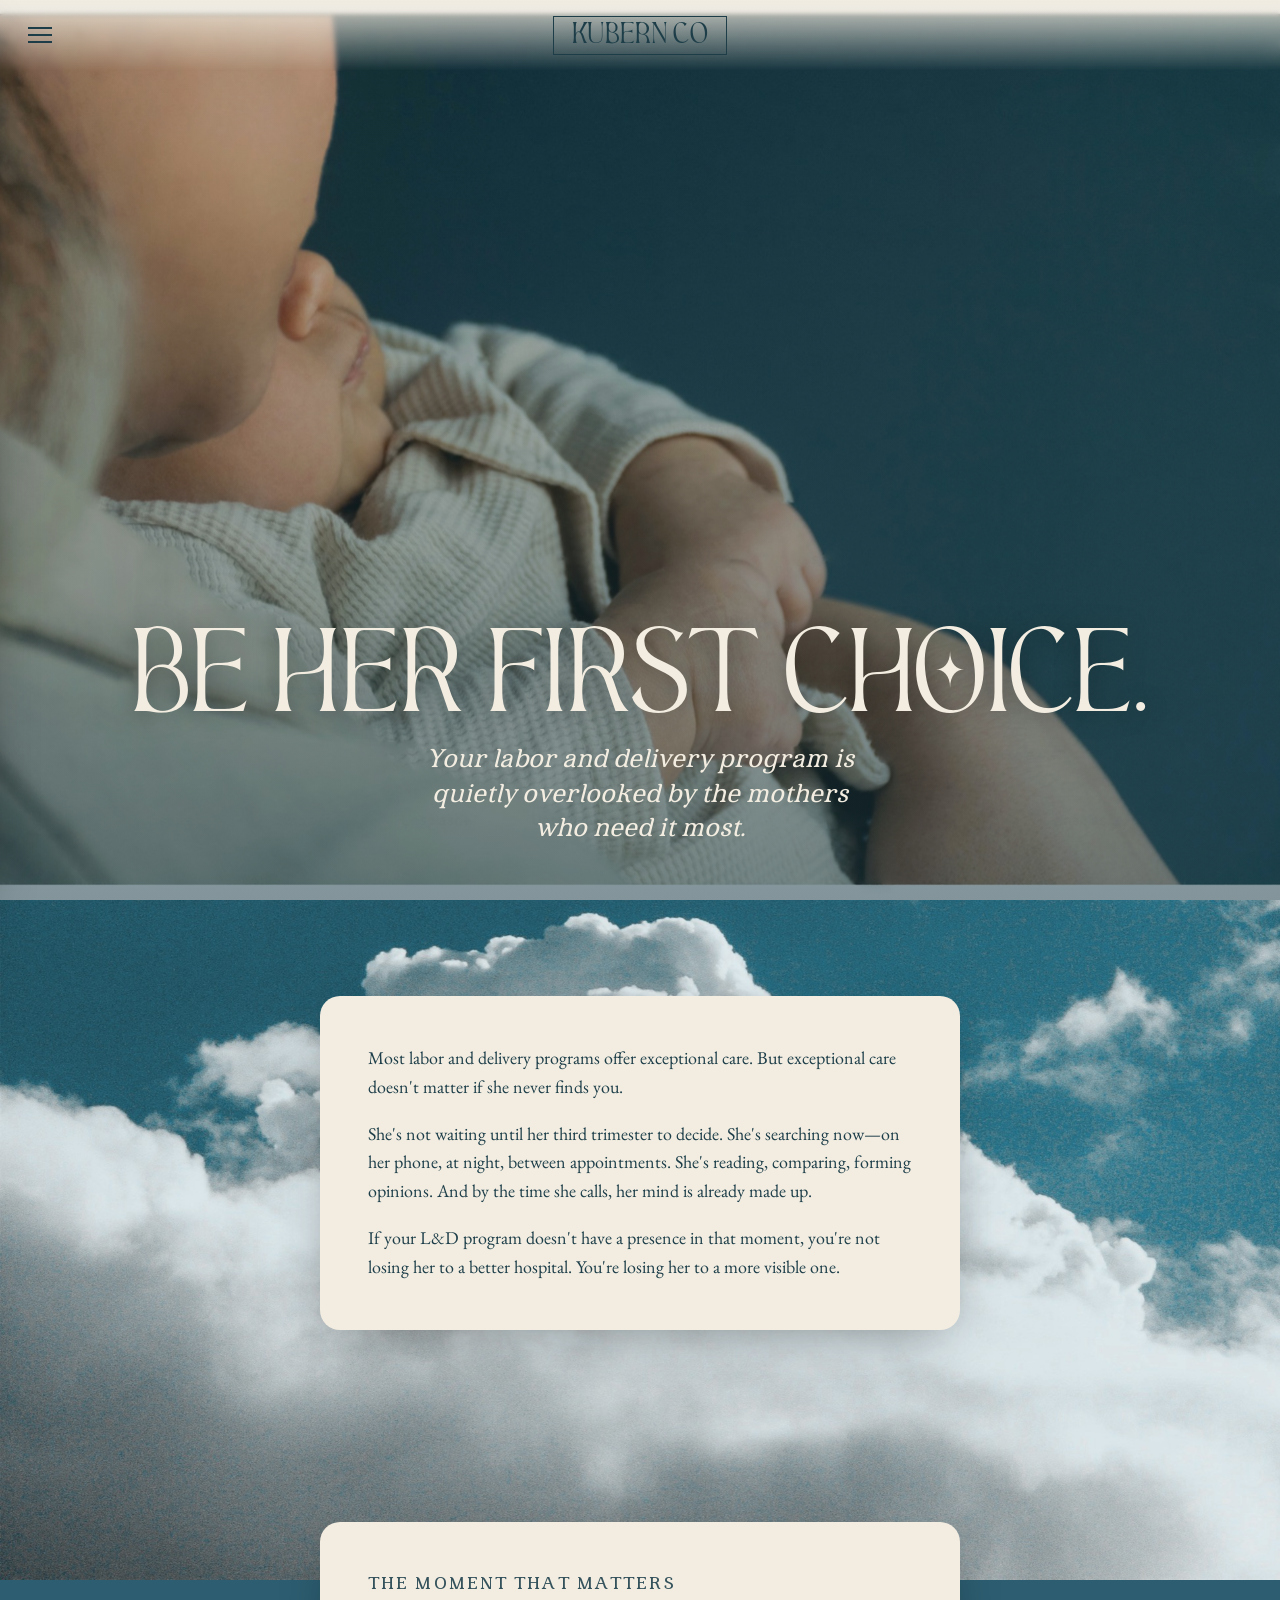
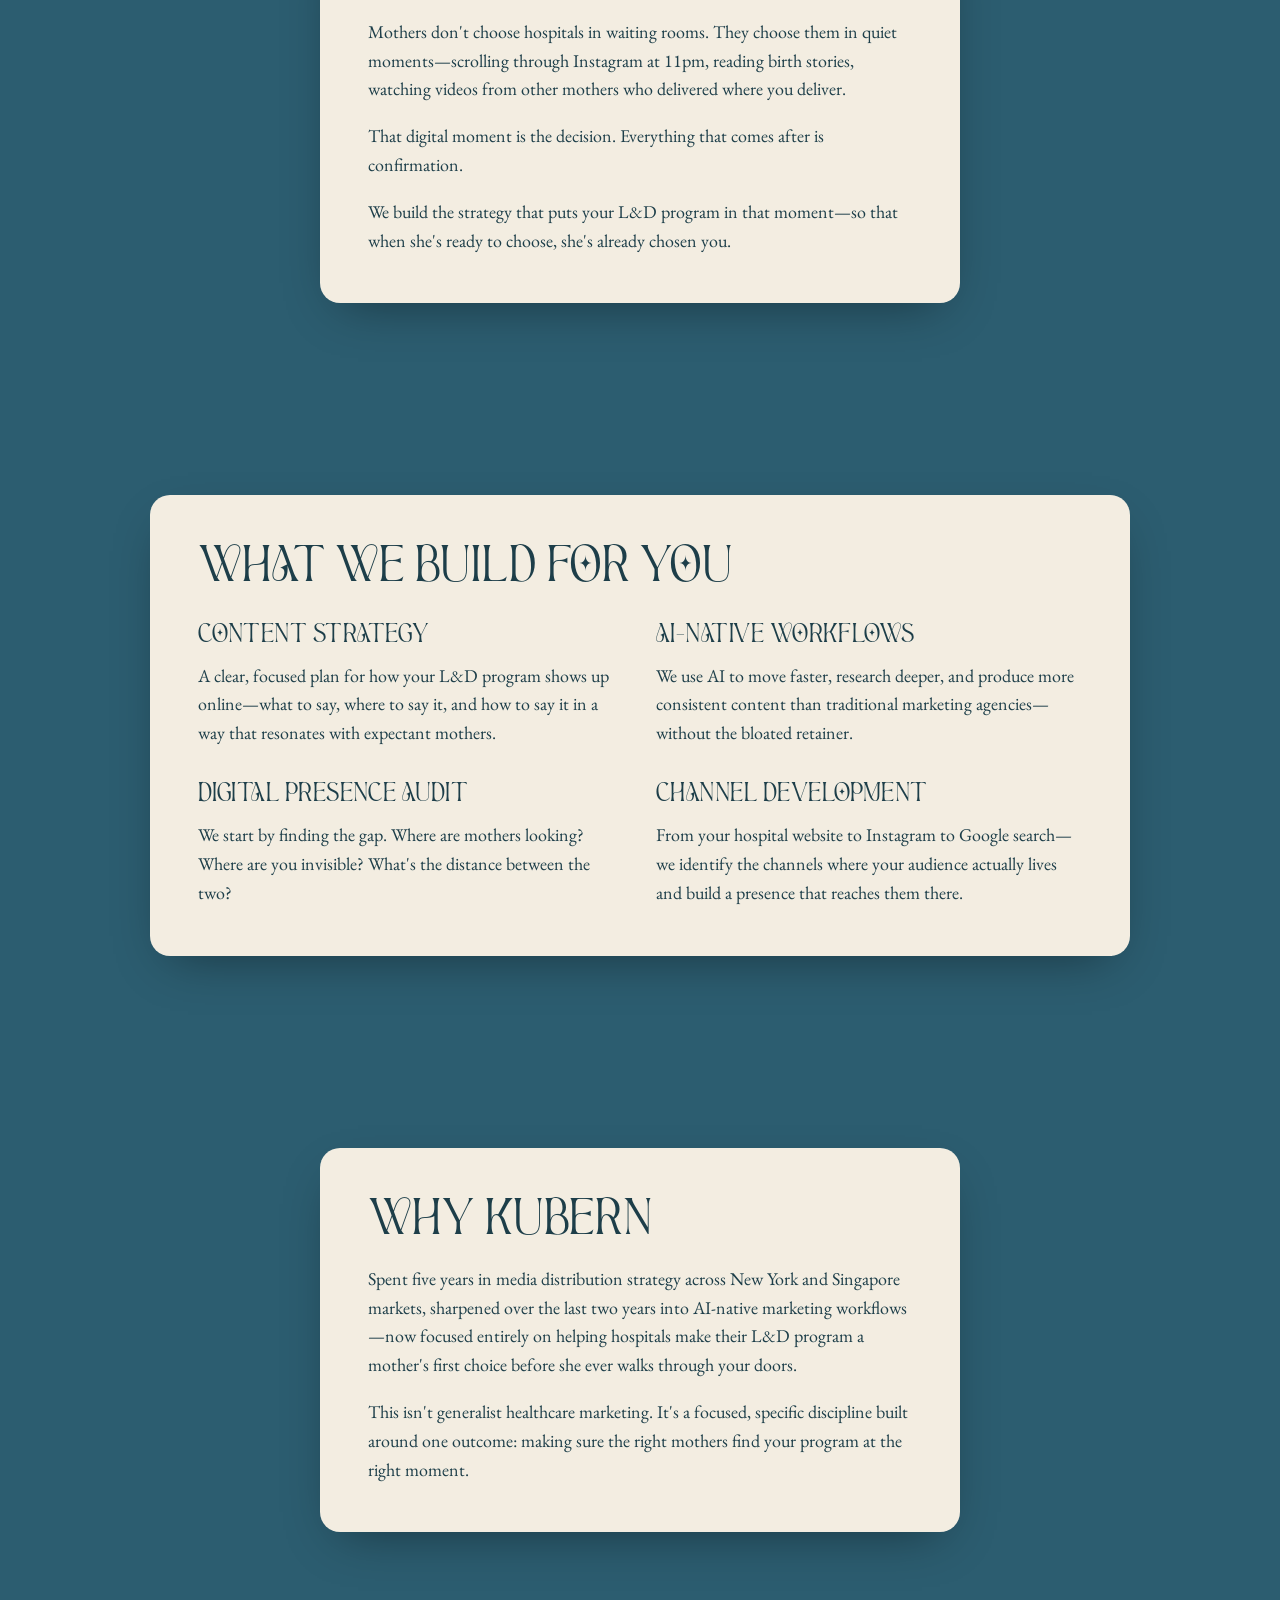
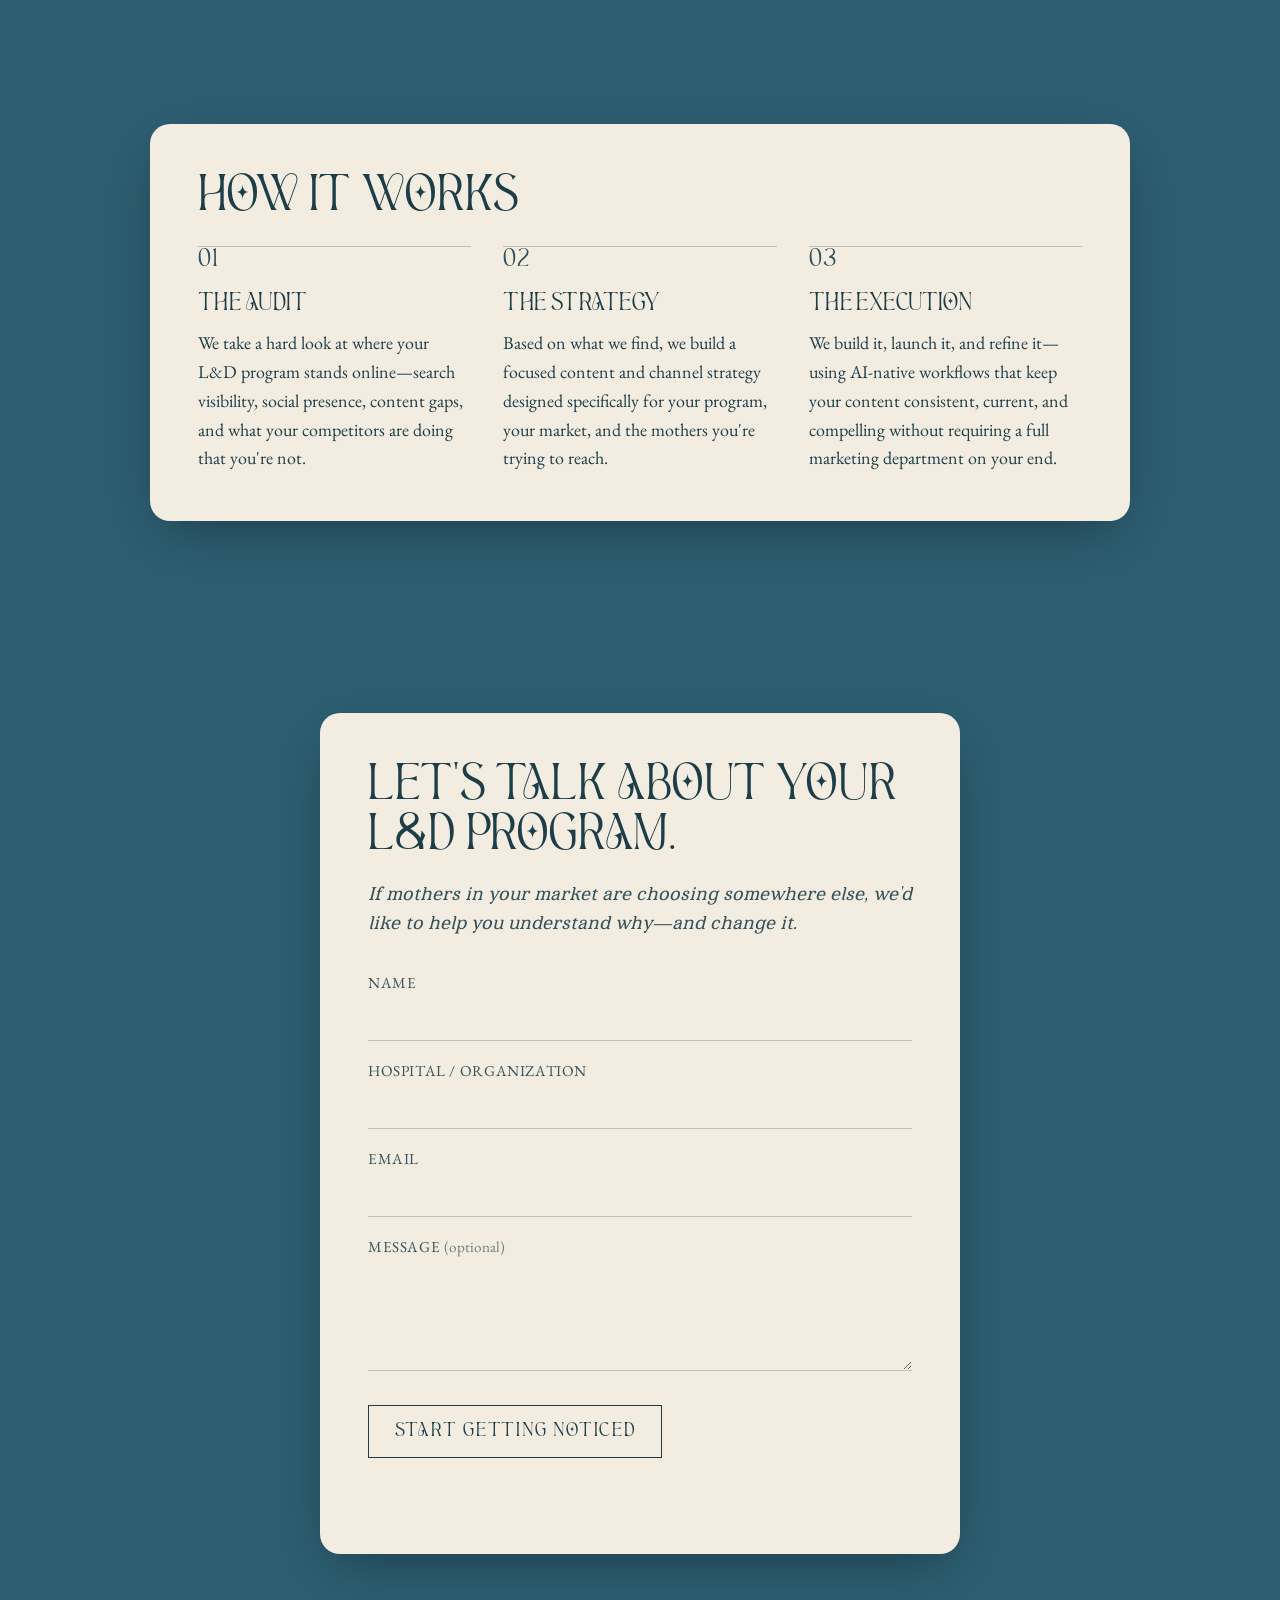
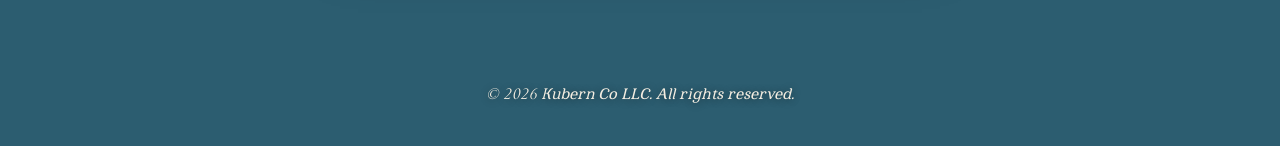
==== index.html @ 8c1dfd5c "Initial Kubern Co marketing site Single-page scroll-reveal site for AI-native L&D marketing consulta" ====
<!DOCTYPE html>
<html lang="en">
<head>
<meta charset="UTF-8" />
<meta name="viewport" content="width=device-width, initial-scale=1" />
<title>Kubern Co — AI-native marketing for labor &amp; delivery programs</title>
<meta name="description" content="Kubern Co builds AI-native marketing strategy for hospital labor and delivery programs—so the right mothers find your program at the right moment." />
<meta property="og:title" content="Kubern Co — Be her first choice." />
<meta property="og:description" content="AI-native marketing strategy for hospital labor and delivery programs." />
<meta property="og:type" content="website" />
<link rel="icon" type="image/svg+xml" href="/images/kubern-logo.svg" />
<link rel="preload" as="image" href="/images/cloud-bg.jpg" />
<link rel="preload" as="image" href="/images/hero.jpg" />
<link rel="preload" as="font" type="font/ttf" href="/fonts/Aesthetic-Regular.ttf" crossorigin />
<link rel="preconnect" href="https://fonts.googleapis.com" />
<link rel="preconnect" href="https://fonts.gstatic.com" crossorigin />
<link href="https://fonts.googleapis.com/css2?family=EB+Garamond:ital,wght@0,400;0,500;0,600;1,400&display=swap" rel="stylesheet" />
<link rel="stylesheet" href="https://unpkg.com/aos@2.3.4/dist/aos.css" />
<link rel="stylesheet" href="/css/styles.css" />
</head>
<body>

<header class="site-header">
  <button class="nav-toggle" aria-label="Open menu" aria-expanded="false" aria-controls="site-nav">
    <span></span><span></span><span></span>
  </button>
  <a class="wordmark" href="#top" aria-label="Kubern Co — top of page">
    <span>Kubern Co</span>
  </a>
  <span class="header-spacer" aria-hidden="true"></span>
</header>

<nav id="site-nav" class="site-nav" aria-hidden="true">
  <button class="nav-close" aria-label="Close menu">&times;</button>
  <ol>
    <li><a href="#hero">Home</a></li>
    <li><a href="#problem">The Problem</a></li>
    <li><a href="#shift">The Shift</a></li>
    <li><a href="#what-we-build">What We Build</a></li>
    <li><a href="#why-kubern">Why Kubern</a></li>
    <li><a href="#how-it-works">How It Works</a></li>
    <li><a href="#contact">Contact</a></li>
  </ol>
</nav>
<div class="nav-scrim" hidden></div>

<main id="top">

  <!-- SECTION 1 — HERO -->
  <section id="hero" class="hero">
    <div class="hero-image" role="img" aria-label="A mother holding her newborn close"></div>
    <div class="hero-overlay"></div>
    <h1 class="hero-title">Be her first choice.</h1>
    <p class="hero-sub">Your labor and delivery program is quietly overlooked by the mothers who need it most.</p>
  </section>

  <!-- SECTION 2 — THE PROBLEM -->
  <section id="problem" class="section section-problem">
    <div class="card" data-aos="fade-up">
      <p>Most labor and delivery programs offer exceptional care. But exceptional care doesn't matter if she never finds you.</p>
      <p>She's not waiting until her third trimester to decide. She's searching now—on her phone, at night, between appointments. She's reading, comparing, forming opinions. And by the time she calls, her mind is already made up.</p>
      <p>If your L&amp;D program doesn't have a presence in that moment, you're not losing her to a better hospital. You're losing her to a more visible one.</p>
    </div>
  </section>

  <!-- SECTION 3 — THE SHIFT -->
  <section id="shift" class="section section-shift">
    <div class="card" data-aos="fade-up">
      <p class="eyebrow">The Moment That Matters</p>
      <p>Mothers don't choose hospitals in waiting rooms. They choose them in quiet moments—scrolling through Instagram at 11pm, reading birth stories, watching videos from other mothers who delivered where you deliver.</p>
      <p>That digital moment is the decision. Everything that comes after is confirmation.</p>
      <p>We build the strategy that puts your L&amp;D program in that moment—so that when she's ready to choose, she's already chosen you.</p>
    </div>
  </section>

  <!-- SECTION 4 — WHAT WE BUILD -->
  <section id="what-we-build" class="section section-build">
    <div class="card card-wide" data-aos="fade-up">
      <h2 class="section-title">What We Build For You</h2>
      <div class="services-grid">
        <article class="service">
          <h3>Content Strategy</h3>
          <p>A clear, focused plan for how your L&amp;D program shows up online—what to say, where to say it, and how to say it in a way that resonates with expectant mothers.</p>
        </article>
        <article class="service">
          <h3>AI-Native Workflows</h3>
          <p>We use AI to move faster, research deeper, and produce more consistent content than traditional marketing agencies—without the bloated retainer.</p>
        </article>
        <article class="service">
          <h3>Digital Presence Audit</h3>
          <p>We start by finding the gap. Where are mothers looking? Where are you invisible? What's the distance between the two?</p>
        </article>
        <article class="service">
          <h3>Channel Development</h3>
          <p>From your hospital website to Instagram to Google search—we identify the channels where your audience actually lives and build a presence that reaches them there.</p>
        </article>
      </div>
    </div>
  </section>

  <!-- SECTION 5 — WHY KUBERN -->
  <section id="why-kubern" class="section section-why">
    <div class="card" data-aos="fade-up">
      <h2 class="section-title">Why Kubern</h2>
      <p>Spent five years in media distribution strategy across New York and Singapore markets, sharpened over the last two years into AI-native marketing workflows—now focused entirely on helping hospitals make their L&amp;D program a mother's first choice before she ever walks through your doors.</p>
      <p>This isn't generalist healthcare marketing. It's a focused, specific discipline built around one outcome: making sure the right mothers find your program at the right moment.</p>
    </div>
  </section>

  <!-- SECTION 6 — HOW IT WORKS -->
  <section id="how-it-works" class="section section-how">
    <div class="card card-wide" data-aos="fade-up">
      <h2 class="section-title">How It Works</h2>
      <ol class="steps">
        <li>
          <span class="step-num">01</span>
          <h3>The Audit</h3>
          <p>We take a hard look at where your L&amp;D program stands online—search visibility, social presence, content gaps, and what your competitors are doing that you're not.</p>
        </li>
        <li>
          <span class="step-num">02</span>
          <h3>The Strategy</h3>
          <p>Based on what we find, we build a focused content and channel strategy designed specifically for your program, your market, and the mothers you're trying to reach.</p>
        </li>
        <li>
          <span class="step-num">03</span>
          <h3>The Execution</h3>
          <p>We build it, launch it, and refine it—using AI-native workflows that keep your content consistent, current, and compelling without requiring a full marketing department on your end.</p>
        </li>
      </ol>
    </div>
  </section>

  <!-- SECTION 7 — CONTACT -->
  <section id="contact" class="section section-contact">
    <div class="card" data-aos="fade-up">
      <h2 class="section-title">Let's talk about your L&amp;D program.</h2>
      <p class="contact-sub">If mothers in your market are choosing somewhere else, we'd like to help you understand why—and change it.</p>

      <form id="contact-form" class="contact-form" novalidate>
        <label>
          <span>Name</span>
          <input type="text" name="name" required autocomplete="name" />
        </label>
        <label>
          <span>Hospital / Organization</span>
          <input type="text" name="organization" required autocomplete="organization" />
        </label>
        <label>
          <span>Email</span>
          <input type="email" name="email" required autocomplete="email" />
        </label>
        <label>
          <span>Message <em>(optional)</em></span>
          <textarea name="message" rows="4"></textarea>
        </label>
        <button type="submit" class="btn-primary">Start Getting Noticed</button>
        <p class="form-status" role="status" aria-live="polite"></p>
      </form>
    </div>
  </section>

</main>

<footer class="site-footer">
  <p>&copy; 2026 Kubern Co LLC. All rights reserved.</p>
</footer>

<script src="https://unpkg.com/aos@2.3.4/dist/aos.js" defer></script>
<script src="/js/main.js" defer></script>
</body>
</html>
---- css/styles.css ----
/* ----------------------------------------
   Kubern Co — styles
   Palette: deep teal-blue sky, cream cards, navy ink, magnolia accents.
   ---------------------------------------- */

@font-face {
  font-family: "Aesthetic";
  src: url("/fonts/Aesthetic-Regular.otf") format("opentype"),
       url("/fonts/Aesthetic-Regular.ttf") format("truetype");
  font-weight: 400;
  font-style: normal;
  font-display: swap;
}

@font-face {
  font-family: "Magnolia";
  src: url("/fonts/Magnolia.ttf") format("truetype");
  font-weight: 400;
  font-style: normal;
  font-display: swap;
}

:root {
  --ink:        #1d3e49;   /* deep navy/slate from logo */
  --ink-soft:   #34525c;
  --cream:      #f3ede1;   /* warm card background */
  --cream-deep: #e8dfcc;
  --sand:       #d9cdb3;
  --sky:        #2c5d70;   /* fallback if image fails */
  --rule:       rgba(29, 62, 73, 0.25);

  --ff-display: "Aesthetic", "Cormorant Garamond", Georgia, serif;
  --ff-accent:  "Magnolia", "Cormorant Garamond", Georgia, serif;
  --ff-body:    "EB Garamond", Georgia, "Times New Roman", serif;

  --max:        980px;
  --pad:        clamp(1.25rem, 4vw, 2.5rem);
  --radius:     20px;
  --shadow:     0 18px 50px -20px rgba(0, 0, 0, 0.45);
}

* { box-sizing: border-box; }

html { scroll-behavior: smooth; }

body {
  margin: 0;
  font-family: var(--ff-body);
  font-size: 18px;
  line-height: 1.6;
  color: var(--ink);
  background-color: var(--sky);
  background-image: url("/images/cloud-bg.jpg");
  background-size: cover;
  background-position: center top;
  background-attachment: fixed;
  background-repeat: no-repeat;
  -webkit-font-smoothing: antialiased;
  text-rendering: optimizeLegibility;
}

@media (max-width: 700px) {
  body { font-size: 17px; }
}

img, svg { max-width: 100%; display: block; }

a { color: inherit; }
p { margin: 0 0 1em; }
p:last-child { margin-bottom: 0; }

/* ---------- Header ---------- */
.site-header {
  position: fixed;
  top: 0; left: 0; right: 0;
  z-index: 50;
  display: grid;
  grid-template-columns: 1fr auto 1fr;
  align-items: center;
  padding: 1rem 1.25rem;
  background: linear-gradient(to bottom, rgba(243, 237, 225, 0.85), rgba(243, 237, 225, 0));
  backdrop-filter: blur(2px);
}

.nav-toggle {
  justify-self: start;
  display: inline-flex;
  flex-direction: column;
  gap: 5px;
  background: none;
  border: 0;
  padding: 8px;
  cursor: pointer;
}
.nav-toggle span {
  width: 24px; height: 2px;
  background: var(--ink);
  transition: transform .25s ease, opacity .25s ease;
}
.nav-toggle[aria-expanded="true"] span:nth-child(1) { transform: translateY(7px) rotate(45deg); }
.nav-toggle[aria-expanded="true"] span:nth-child(2) { opacity: 0; }
.nav-toggle[aria-expanded="true"] span:nth-child(3) { transform: translateY(-7px) rotate(-45deg); }

.wordmark {
  justify-self: center;
  font-family: var(--ff-display);
  font-size: clamp(1.25rem, 3.5vw, 1.6rem);
  text-decoration: none;
  color: var(--ink);
  padding: .35rem 1.1rem;
  border: 1px solid var(--ink);
  line-height: 1;
  letter-spacing: .02em;
}

.header-spacer { width: 24px; }

/* ---------- Nav drawer ---------- */
.site-nav {
  position: fixed;
  top: 0; left: 0; bottom: 0;
  width: min(320px, 80vw);
  background: var(--cream);
  padding: 5rem 2rem 2rem;
  transform: translateX(-100%);
  transition: transform .35s ease;
  z-index: 60;
  box-shadow: var(--shadow);
}
.site-nav.open { transform: translateX(0); }
.site-nav ol {
  list-style: none;
  margin: 0; padding: 0;
  font-family: var(--ff-display);
  font-size: 1.4rem;
  line-height: 2.1;
}
.site-nav a {
  text-decoration: none;
  color: var(--ink);
  border-bottom: 1px solid transparent;
  transition: border-color .2s ease;
}
.site-nav a:hover { border-bottom-color: var(--ink); }

.nav-close {
  position: absolute;
  top: 1rem; right: 1rem;
  font-size: 2rem;
  line-height: 1;
  background: none; border: 0;
  color: var(--ink);
  cursor: pointer;
}

.nav-scrim {
  position: fixed;
  inset: 0;
  background: rgba(29, 62, 73, 0.45);
  z-index: 55;
  opacity: 0;
  transition: opacity .3s ease;
}
.nav-scrim.visible { opacity: 1; }

/* ---------- Hero ---------- */
.hero {
  position: relative;
  height: 100vh;
  min-height: 560px;
  overflow: hidden;
  display: flex;
  flex-direction: column;
  justify-content: flex-end;
  align-items: center;
  padding: 0 var(--pad) 6vh;
  color: var(--cream);
  text-align: center;
}
.hero-image {
  position: absolute;
  inset: 0;
  background-image: url("/images/hero.jpg");
  background-size: cover;
  background-position: center 30%;
  z-index: 0;
}
.hero-overlay {
  position: absolute;
  inset: 0;
  background: linear-gradient(to bottom, rgba(29,62,73,.15) 0%, rgba(29,62,73,.55) 100%);
  z-index: 1;
}
.hero-title {
  position: relative;
  z-index: 2;
  font-family: var(--ff-display);
  font-weight: 400;
  font-size: clamp(2.6rem, 9vw, 6.5rem);
  line-height: 1.02;
  letter-spacing: .01em;
  margin: 0 0 .6rem;
  text-shadow: 0 2px 24px rgba(0,0,0,.35);
  text-transform: uppercase;
}
.hero-sub {
  position: relative;
  z-index: 2;
  font-family: var(--ff-accent);
  font-size: clamp(1.1rem, 2.4vw, 1.6rem);
  max-width: 30ch;
  margin: 0 auto;
  line-height: 1.35;
  font-style: italic;
}

/* ---------- Sections / cards ---------- */
.section {
  padding: clamp(3rem, 8vw, 6rem) var(--pad);
  display: flex;
  justify-content: center;
}

.card {
  background: var(--cream);
  color: var(--ink);
  border-radius: var(--radius);
  padding: clamp(1.75rem, 4vw, 3rem);
  max-width: 640px;
  width: 100%;
  box-shadow: var(--shadow);
}
.card-wide { max-width: var(--max); }

.eyebrow {
  font-family: var(--ff-accent);
  font-size: 1.1rem;
  letter-spacing: .12em;
  text-transform: uppercase;
  color: var(--ink-soft);
  margin-bottom: 1.25rem;
}

.section-title {
  font-family: var(--ff-display);
  font-weight: 400;
  font-size: clamp(1.8rem, 4.5vw, 2.8rem);
  line-height: 1.1;
  margin: 0 0 1.25rem;
  text-transform: uppercase;
  letter-spacing: .02em;
}

/* ---------- Services grid ---------- */
.services-grid {
  display: grid;
  grid-template-columns: repeat(2, 1fr);
  gap: 1.75rem 2rem;
  margin-top: 1.5rem;
}
.service h3 {
  font-family: var(--ff-display);
  font-weight: 400;
  font-size: 1.45rem;
  margin: 0 0 .5rem;
  text-transform: uppercase;
  letter-spacing: .02em;
}
.service p { margin: 0; }
@media (max-width: 640px) {
  .services-grid { grid-template-columns: 1fr; gap: 1.5rem; }
}

/* ---------- Steps ---------- */
.steps {
  list-style: none;
  padding: 0; margin: 1.5rem 0 0;
  display: grid;
  grid-template-columns: repeat(3, 1fr);
  gap: 2rem;
  counter-reset: step;
}
.steps li {
  position: relative;
  padding-top: 2.5rem;
  border-top: 1px solid var(--rule);
}
.step-num {
  position: absolute;
  top: -.3rem;
  left: 0;
  font-family: var(--ff-display);
  font-size: 1.4rem;
  color: var(--ink-soft);
  letter-spacing: .05em;
}
.steps h3 {
  font-family: var(--ff-display);
  font-weight: 400;
  font-size: 1.35rem;
  margin: 0 0 .5rem;
  text-transform: uppercase;
  letter-spacing: .02em;
}
.steps p { margin: 0; }
@media (max-width: 720px) {
  .steps { grid-template-columns: 1fr; gap: 2rem; }
}

/* ---------- Contact form ---------- */
.contact-sub {
  font-family: var(--ff-accent);
  font-style: italic;
  font-size: 1.15rem;
  color: var(--ink-soft);
  margin-bottom: 2rem;
}
.contact-form {
  display: grid;
  gap: 1.1rem;
}
.contact-form label {
  display: grid;
  gap: .35rem;
  font-size: .95rem;
  letter-spacing: .04em;
  text-transform: uppercase;
  color: var(--ink-soft);
}
.contact-form label em {
  font-style: normal;
  text-transform: none;
  letter-spacing: 0;
  color: var(--ink-soft);
  opacity: .7;
}
.contact-form input,
.contact-form textarea {
  font-family: var(--ff-body);
  font-size: 1.05rem;
  color: var(--ink);
  background: transparent;
  border: 0;
  border-bottom: 1px solid var(--rule);
  padding: .55rem .25rem;
  transition: border-color .2s ease;
}
.contact-form input:focus,
.contact-form textarea:focus {
  outline: none;
  border-bottom-color: var(--ink);
}
.contact-form textarea { resize: vertical; min-height: 100px; }

.btn-primary {
  margin-top: 1rem;
  justify-self: start;
  font-family: var(--ff-display);
  font-size: 1.1rem;
  letter-spacing: .1em;
  text-transform: uppercase;
  background: transparent;
  color: var(--ink);
  border: 1px solid var(--ink);
  padding: .9rem 1.6rem;
  cursor: pointer;
  transition: background .2s ease, color .2s ease;
}
.btn-primary:hover { background: var(--ink); color: var(--cream); }
.btn-primary:disabled { opacity: .5; cursor: wait; }

.form-status {
  font-family: var(--ff-accent);
  font-style: italic;
  font-size: 1rem;
  margin: .5rem 0 0;
  min-height: 1.4em;
}
.form-status.success { color: #1d4d2b; }
.form-status.error   { color: #8a2b2b; }

/* ---------- Footer ---------- */
.site-footer {
  padding: 2rem var(--pad) 2.5rem;
  text-align: center;
  font-family: var(--ff-accent);
  font-style: italic;
  font-size: .95rem;
  color: var(--cream);
  text-shadow: 0 1px 8px rgba(0,0,0,.45);
}

/* ---------- AOS tuning ---------- */
[data-aos] { transition-property: opacity, transform; }

/* Respect reduced motion */
@media (prefers-reduced-motion: reduce) {
  html { scroll-behavior: auto; }
  [data-aos] { opacity: 1 !important; transform: none !important; transition: none !important; }
  body { background-attachment: scroll; }
}
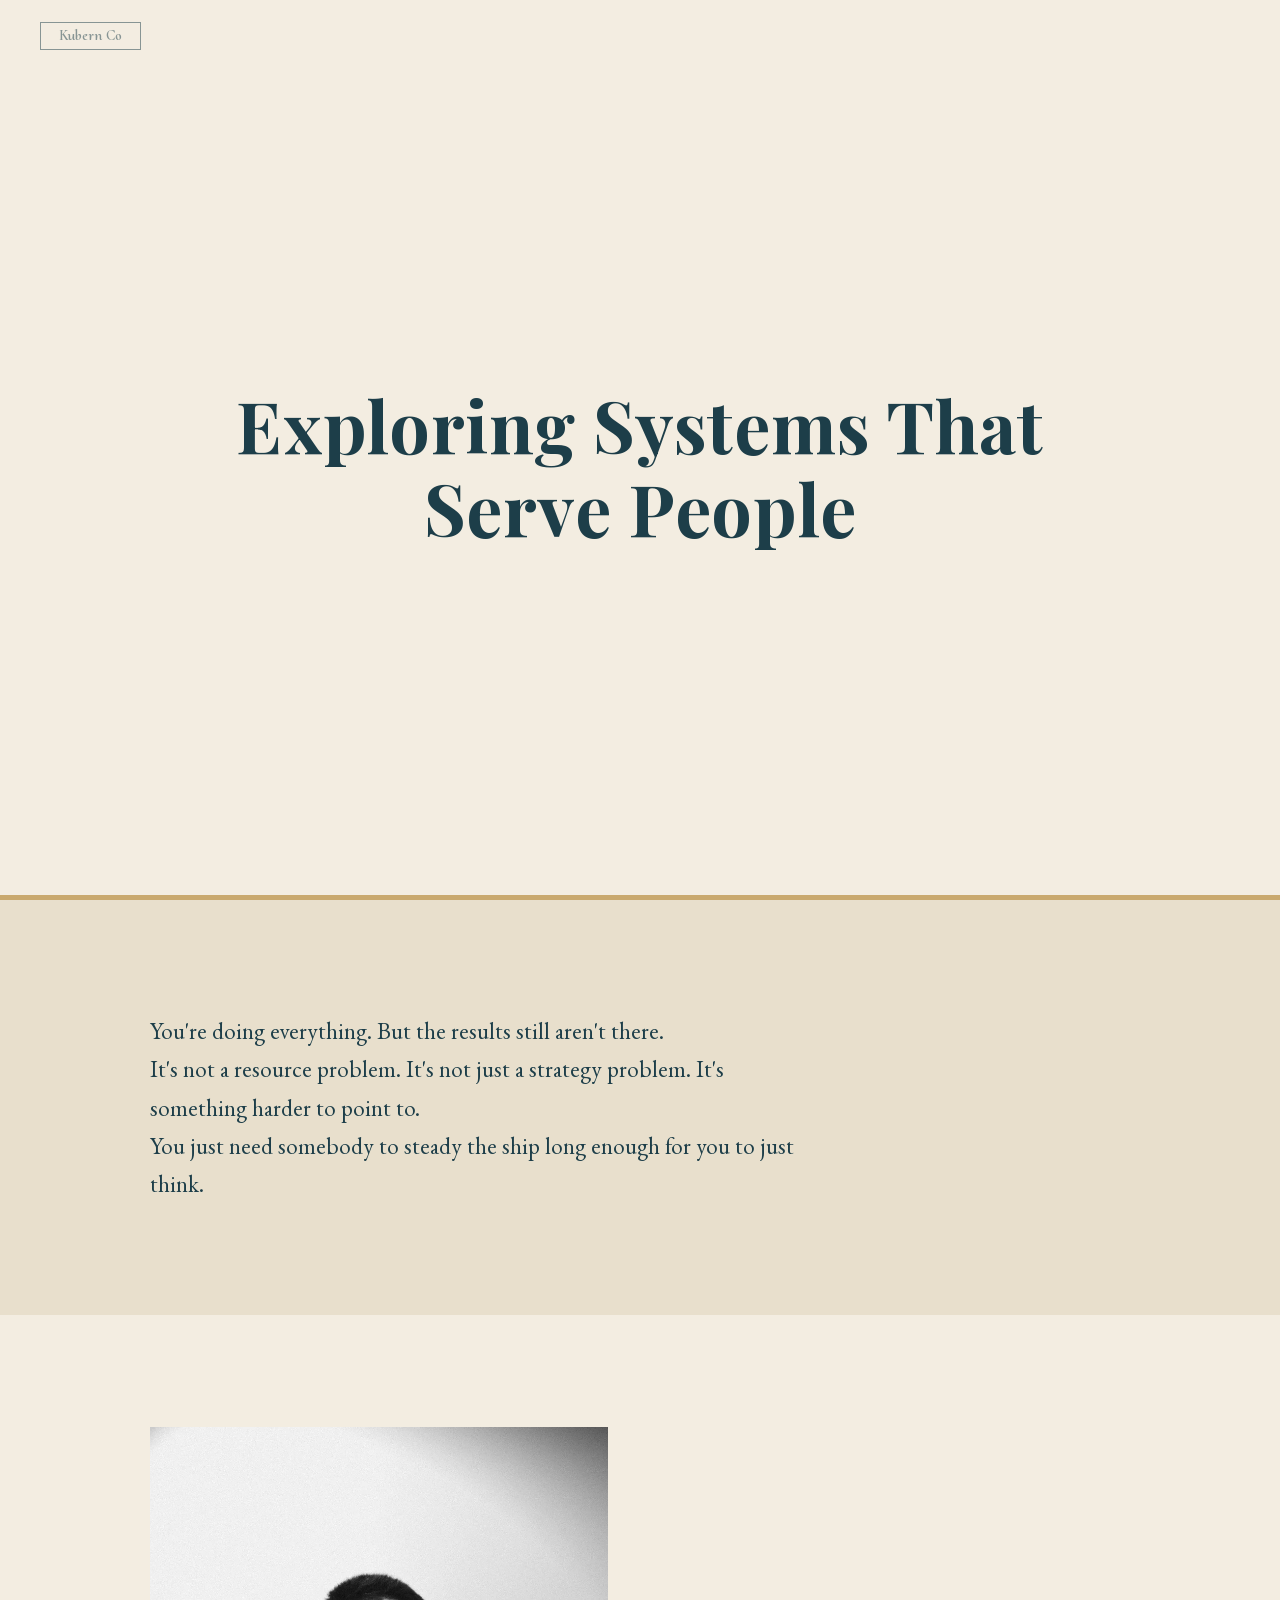
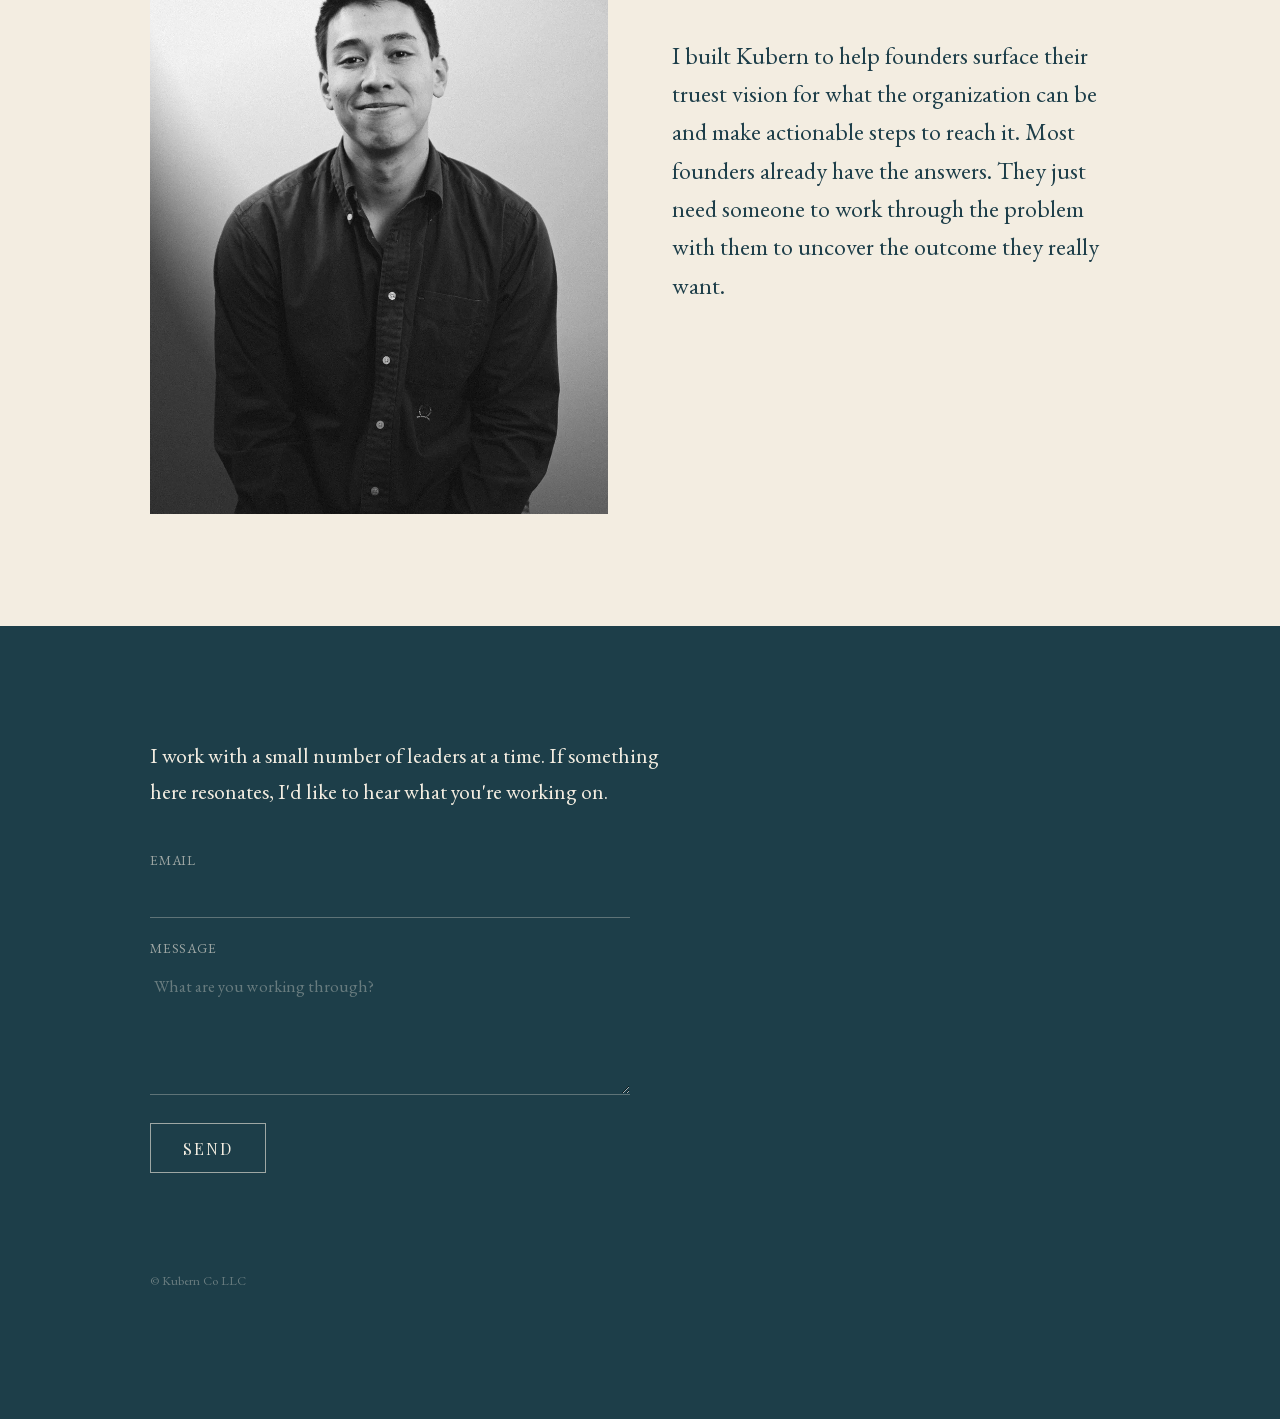
==== commit c04a5137: "feat: rebuild landing page as signal-flare redesign (#2) Strips the seven-section L&D marketing page" ====
--- a/index.html
+++ b/index.html
@@ -3,170 +3,77 @@
 <head>
 <meta charset="UTF-8" />
 <meta name="viewport" content="width=device-width, initial-scale=1" />
-<title>Kubern Co — AI-native marketing for labor &amp; delivery programs</title>
-<meta name="description" content="Kubern Co builds AI-native marketing strategy for hospital labor and delivery programs—so the right mothers find your program at the right moment." />
-<meta property="og:title" content="Kubern Co — Be her first choice." />
-<meta property="og:description" content="AI-native marketing strategy for hospital labor and delivery programs." />
+<title>Kubern Co — exploring systems that serve people</title>
+<meta name="description" content="Kubern Co works with a small number of leaders at a time. If something here resonates, reach out." />
+<meta property="og:title" content="Kubern Co" />
+<meta property="og:description" content="exploring systems that serve people" />
 <meta property="og:type" content="website" />
 <link rel="icon" type="image/svg+xml" href="/images/kubern-logo.svg" />
-<link rel="preload" as="image" href="/images/cloud-bg.jpg" />
-<link rel="preload" as="image" href="/images/hero.jpg" />
-<link rel="preload" as="font" type="font/ttf" href="/fonts/Aesthetic-Regular.ttf" crossorigin />
-<link rel="preconnect" href="https://fonts.googleapis.com" />
-<link rel="preconnect" href="https://fonts.gstatic.com" crossorigin />
-<link href="https://fonts.googleapis.com/css2?family=EB+Garamond:ital,wght@0,400;0,500;0,600;1,400&display=swap" rel="stylesheet" />
-<link rel="stylesheet" href="https://unpkg.com/aos@2.3.4/dist/aos.css" />
+<link rel="preload" as="font" type="font/woff2" href="/fonts/cormorant-upright-400.woff2" crossorigin />
+<link rel="preload" as="font" type="font/woff2" href="/fonts/eb-garamond-400.woff2" crossorigin />
 <link rel="stylesheet" href="/css/styles.css" />
 </head>
 <body>
 
 <header class="site-header">
-  <button class="nav-toggle" aria-label="Open menu" aria-expanded="false" aria-controls="site-nav">
-    <span></span><span></span><span></span>
-  </button>
-  <a class="wordmark" href="#top" aria-label="Kubern Co — top of page">
-    <span>Kubern Co</span>
-  </a>
-  <span class="header-spacer" aria-hidden="true"></span>
+  <a class="wordmark" href="#top" aria-label="Kubern Co — top of page">Kubern Co</a>
 </header>
-
-<nav id="site-nav" class="site-nav" aria-hidden="true">
-  <button class="nav-close" aria-label="Close menu">&times;</button>
-  <ol>
-    <li><a href="#hero">Home</a></li>
-    <li><a href="#problem">The Problem</a></li>
-    <li><a href="#shift">The Shift</a></li>
-    <li><a href="#what-we-build">What We Build</a></li>
-    <li><a href="#why-kubern">Why Kubern</a></li>
-    <li><a href="#how-it-works">How It Works</a></li>
-    <li><a href="#contact">Contact</a></li>
-  </ol>
-</nav>
-<div class="nav-scrim" hidden></div>
 
 <main id="top">
 
-  <!-- SECTION 1 — HERO -->
+  <!-- HERO -->
   <section id="hero" class="hero">
-    <div class="hero-image" role="img" aria-label="A mother holding her newborn close"></div>
-    <div class="hero-overlay"></div>
-    <h1 class="hero-title">Be her first choice.</h1>
-    <p class="hero-sub">Your labor and delivery program is quietly overlooked by the mothers who need it most.</p>
+    <h1 class="hero-tagline">Exploring Systems That Serve People</h1>
   </section>
 
-  <!-- SECTION 2 — THE PROBLEM -->
+  <!-- PROBLEM -->
   <section id="problem" class="section section-problem">
-    <div class="card" data-aos="fade-up">
-      <p>Most labor and delivery programs offer exceptional care. But exceptional care doesn't matter if she never finds you.</p>
-      <p>She's not waiting until her third trimester to decide. She's searching now—on her phone, at night, between appointments. She's reading, comparing, forming opinions. And by the time she calls, her mind is already made up.</p>
-      <p>If your L&amp;D program doesn't have a presence in that moment, you're not losing her to a better hospital. You're losing her to a more visible one.</p>
+    <div class="section-inner">
+      <p class="problem-text anim">You're doing everything. But the results still aren't there.<br>It's not a resource problem. It's not just a strategy problem. It's something harder to point to.<br>You just need somebody to steady the ship long enough for you to just think.</p>
     </div>
   </section>
 
-  <!-- SECTION 3 — THE SHIFT -->
-  <section id="shift" class="section section-shift">
-    <div class="card" data-aos="fade-up">
-      <p class="eyebrow">The Moment That Matters</p>
-      <p>Mothers don't choose hospitals in waiting rooms. They choose them in quiet moments—scrolling through Instagram at 11pm, reading birth stories, watching videos from other mothers who delivered where you deliver.</p>
-      <p>That digital moment is the decision. Everything that comes after is confirmation.</p>
-      <p>We build the strategy that puts your L&amp;D program in that moment—so that when she's ready to choose, she's already chosen you.</p>
-    </div>
-  </section>
-
-  <!-- SECTION 4 — WHAT WE BUILD -->
-  <section id="what-we-build" class="section section-build">
-    <div class="card card-wide" data-aos="fade-up">
-      <h2 class="section-title">What We Build For You</h2>
-      <div class="services-grid">
-        <article class="service">
-          <h3>Content Strategy</h3>
-          <p>A clear, focused plan for how your L&amp;D program shows up online—what to say, where to say it, and how to say it in a way that resonates with expectant mothers.</p>
-        </article>
-        <article class="service">
-          <h3>AI-Native Workflows</h3>
-          <p>We use AI to move faster, research deeper, and produce more consistent content than traditional marketing agencies—without the bloated retainer.</p>
-        </article>
-        <article class="service">
-          <h3>Digital Presence Audit</h3>
-          <p>We start by finding the gap. Where are mothers looking? Where are you invisible? What's the distance between the two?</p>
-        </article>
-        <article class="service">
-          <h3>Channel Development</h3>
-          <p>From your hospital website to Instagram to Google search—we identify the channels where your audience actually lives and build a presence that reaches them there.</p>
-        </article>
+  <!-- INTRODUCTION -->
+  <section id="intro" class="section section-intro">
+    <div class="section-inner intro-grid">
+      <div class="intro-photo anim">
+        <picture>
+          <source srcset="/images/jeremy-graves-900.webp" media="(min-width: 720px)" type="image/webp" />
+          <img src="/images/jeremy-graves-600.webp" alt="Jeremy Graves, founder of Kubern Co" width="600" height="900" loading="lazy" />
+        </picture>
+      </div>
+      <div class="intro-text anim delay-1">
+        <p>I built Kubern to help founders surface their truest vision for what the organization can be and make actionable steps to reach it. Most founders already have the answers. They just need someone to work through the problem with them to uncover the outcome they really want.</p>
       </div>
     </div>
   </section>
 
-  <!-- SECTION 5 — WHY KUBERN -->
-  <section id="why-kubern" class="section section-why">
-    <div class="card" data-aos="fade-up">
-      <h2 class="section-title">Why Kubern</h2>
-      <p>Spent five years in media distribution strategy across New York and Singapore markets, sharpened over the last two years into AI-native marketing workflows—now focused entirely on helping hospitals make their L&amp;D program a mother's first choice before she ever walks through your doors.</p>
-      <p>This isn't generalist healthcare marketing. It's a focused, specific discipline built around one outcome: making sure the right mothers find your program at the right moment.</p>
-    </div>
-  </section>
+  <!-- CONTACT -->
+  <section id="contact" class="section section-contact">
+    <div class="section-inner">
+      <p class="contact-lead anim">I work with a small number of leaders at a time. If something here resonates, I'd like to hear what you're working on.</p>
 
-  <!-- SECTION 6 — HOW IT WORKS -->
-  <section id="how-it-works" class="section section-how">
-    <div class="card card-wide" data-aos="fade-up">
-      <h2 class="section-title">How It Works</h2>
-      <ol class="steps">
-        <li>
-          <span class="step-num">01</span>
-          <h3>The Audit</h3>
-          <p>We take a hard look at where your L&amp;D program stands online—search visibility, social presence, content gaps, and what your competitors are doing that you're not.</p>
-        </li>
-        <li>
-          <span class="step-num">02</span>
-          <h3>The Strategy</h3>
-          <p>Based on what we find, we build a focused content and channel strategy designed specifically for your program, your market, and the mothers you're trying to reach.</p>
-        </li>
-        <li>
-          <span class="step-num">03</span>
-          <h3>The Execution</h3>
-          <p>We build it, launch it, and refine it—using AI-native workflows that keep your content consistent, current, and compelling without requiring a full marketing department on your end.</p>
-        </li>
-      </ol>
-    </div>
-  </section>
-
-  <!-- SECTION 7 — CONTACT -->
-  <section id="contact" class="section section-contact">
-    <div class="card" data-aos="fade-up">
-      <h2 class="section-title">Let's talk about your L&amp;D program.</h2>
-      <p class="contact-sub">If mothers in your market are choosing somewhere else, we'd like to help you understand why—and change it.</p>
-
-      <form id="contact-form" class="contact-form" novalidate>
-        <label>
-          <span>Name</span>
-          <input type="text" name="name" required autocomplete="name" />
-        </label>
-        <label>
-          <span>Hospital / Organization</span>
-          <input type="text" name="organization" required autocomplete="organization" />
-        </label>
+      <form id="contact-form" class="contact-form anim delay-1" novalidate>
         <label>
           <span>Email</span>
           <input type="email" name="email" required autocomplete="email" />
         </label>
         <label>
-          <span>Message <em>(optional)</em></span>
-          <textarea name="message" rows="4"></textarea>
+          <span>Message</span>
+          <textarea name="message" rows="5" placeholder="What are you working through?"></textarea>
         </label>
-        <button type="submit" class="btn-primary">Start Getting Noticed</button>
+        <button type="submit" class="btn-send">Send</button>
         <p class="form-status" role="status" aria-live="polite"></p>
       </form>
+
+      <p class="legal">&copy; Kubern Co LLC</p>
     </div>
   </section>
 
 </main>
 
-<footer class="site-footer">
-  <p>&copy; 2026 Kubern Co LLC. All rights reserved.</p>
-</footer>
+<div class="footer-bar" aria-hidden="true"></div>
 
-<script src="https://unpkg.com/aos@2.3.4/dist/aos.js" defer></script>
 <script src="/js/main.js" defer></script>
 </body>
 </html>
--- a/css/styles.css
+++ b/css/styles.css
@@ -1,14 +1,77 @@
-/* ----------------------------------------
-   Kubern Co — styles
-   Palette: deep teal-blue sky, cream cards, navy ink, magnolia accents.
-   ---------------------------------------- */
-
-@font-face {
-  font-family: "Aesthetic";
-  src: url("/fonts/Aesthetic-Regular.otf") format("opentype"),
-       url("/fonts/Aesthetic-Regular.ttf") format("truetype");
-  font-weight: 400;
-  font-style: normal;
+/* Kubern Co */
+
+/* --- Fonts --- */
+
+@font-face {
+  font-family: "Cormorant Upright";
+  src: url("/fonts/cormorant-upright-300.woff2") format("woff2");
+  font-weight: 300;
+  font-style: normal;
+  font-display: swap;
+}
+@font-face {
+  font-family: "Cormorant Upright";
+  src: url("/fonts/cormorant-upright-400.woff2") format("woff2");
+  font-weight: 400;
+  font-style: normal;
+  font-display: swap;
+}
+@font-face {
+  font-family: "Cormorant Upright";
+  src: url("/fonts/cormorant-upright-500.woff2") format("woff2");
+  font-weight: 500;
+  font-style: normal;
+  font-display: swap;
+}
+@font-face {
+  font-family: "Cormorant Upright";
+  src: url("/fonts/cormorant-upright-600.woff2") format("woff2");
+  font-weight: 600;
+  font-style: normal;
+  font-display: swap;
+}
+@font-face {
+  font-family: "Cormorant Upright";
+  src: url("/fonts/cormorant-upright-700.woff2") format("woff2");
+  font-weight: 700;
+  font-style: normal;
+  font-display: swap;
+}
+
+@font-face {
+  font-family: "EB Garamond";
+  src: url("/fonts/eb-garamond-400.woff2") format("woff2");
+  font-weight: 400 500;
+  font-style: normal;
+  font-display: swap;
+}
+@font-face {
+  font-family: "EB Garamond";
+  src: url("/fonts/eb-garamond-italic-400.woff2") format("woff2");
+  font-weight: 400;
+  font-style: italic;
+  font-display: swap;
+}
+
+@font-face {
+  font-family: "Playfair Display";
+  src: url("/fonts/playfair-display.woff2") format("woff2");
+  font-weight: 400;
+  font-style: normal;
+  font-display: swap;
+}
+@font-face {
+  font-family: "Playfair Display";
+  src: url("/fonts/playfair-display-700.woff2") format("woff2");
+  font-weight: 700;
+  font-style: normal;
+  font-display: swap;
+}
+@font-face {
+  font-family: "Playfair Display";
+  src: url("/fonts/playfair-display-italic.woff2") format("woff2");
+  font-weight: 400;
+  font-style: italic;
   font-display: swap;
 }
 
@@ -20,382 +83,286 @@
   font-display: swap;
 }
 
+/* --- Design tokens --- */
+
 :root {
-  --ink:        #1d3e49;   /* deep navy/slate from logo */
+  --ink:        #1d3e49;
   --ink-soft:   #34525c;
-  --cream:      #f3ede1;   /* warm card background */
+  --cream:      #f3ede1;
   --cream-deep: #e8dfcc;
   --sand:       #d9cdb3;
-  --sky:        #2c5d70;   /* fallback if image fails */
   --rule:       rgba(29, 62, 73, 0.25);
-
-  --ff-display: "Aesthetic", "Cormorant Garamond", Georgia, serif;
+  --gold:       #c9a96e;
+
+  --ff-display: "Playfair Display", "Cormorant Garamond", Georgia, serif;
   --ff-accent:  "Magnolia", "Cormorant Garamond", Georgia, serif;
   --ff-body:    "EB Garamond", Georgia, "Times New Roman", serif;
-
-  --max:        980px;
-  --pad:        clamp(1.25rem, 4vw, 2.5rem);
-  --radius:     20px;
-  --shadow:     0 18px 50px -20px rgba(0, 0, 0, 0.45);
-}
-
-* { box-sizing: border-box; }
+  --ff-word:    "Cormorant Upright", Georgia, serif;
+
+  --max:  980px;
+  --pad:  clamp(1.25rem, 4vw, 2.5rem);
+}
+
+/* --- Reset --- */
+
+*, *::before, *::after { box-sizing: border-box; }
 
 html { scroll-behavior: smooth; }
 
 body {
   margin: 0;
   font-family: var(--ff-body);
-  font-size: 18px;
+  font-size: 1.1rem;
   line-height: 1.6;
   color: var(--ink);
-  background-color: var(--sky);
-  background-image: url("/images/cloud-bg.jpg");
-  background-size: cover;
-  background-position: center top;
-  background-attachment: fixed;
-  background-repeat: no-repeat;
+  background-color: var(--cream);
   -webkit-font-smoothing: antialiased;
   text-rendering: optimizeLegibility;
 }
 
-@media (max-width: 700px) {
-  body { font-size: 17px; }
-}
-
-img, svg { max-width: 100%; display: block; }
-
-a { color: inherit; }
+img, picture { display: block; max-width: 100%; }
+
 p { margin: 0 0 1em; }
 p:last-child { margin-bottom: 0; }
 
-/* ---------- Header ---------- */
+/* --- Header / Wordmark --- */
+
 .site-header {
   position: fixed;
-  top: 0; left: 0; right: 0;
+  top: 0;
+  left: 0;
   z-index: 50;
+  padding: 1.25rem var(--pad);
+}
+
+.wordmark {
+  font-family: var(--ff-word);
+  font-size: 0.9rem;
+  font-weight: 700;
+  letter-spacing: 0.02em;
+  text-decoration: none;
+  color: var(--ink);
+  padding: 0.35rem 1.1rem;
+  border: 1px solid currentColor;
+  opacity: 0.5;
+  line-height: 1;
+  display: inline-block;
+  transition: opacity 0.2s ease;
+}
+.wordmark:hover { opacity: 0.8; }
+
+/* --- Sections --- */
+
+.section {
+  padding: clamp(4rem, 10vw, 7rem) var(--pad);
+}
+
+.section-inner {
+  max-width: var(--max);
+  margin: 0 auto;
+}
+
+.section-problem { background: var(--cream-deep); }
+.section-intro   { background: var(--cream); }
+.section-contact { background: var(--ink); color: var(--cream); padding-bottom: clamp(5rem, 12vw, 8rem); }
+
+/* --- Hero --- */
+
+.hero {
+  min-height: 100svh;
+  display: flex;
+  align-items: center;
+  justify-content: center;
+  background: var(--cream);
+  padding: 6rem var(--pad) 4rem;
+  text-align: center;
+}
+
+.hero-tagline {
+  font-family: var(--ff-display);
+  font-weight: 700;
+  font-size: clamp(2.4rem, 6vw, 4.5rem);
+  line-height: 1.15;
+  letter-spacing: 0.01em;
+  color: var(--ink);
+  margin: 0;
+  max-width: 18ch;
+}
+
+/* --- Problem --- */
+
+.problem-text {
+  font-family: var(--ff-body);
+  font-size: clamp(1.15rem, 2.2vw, 1.45rem);
+  line-height: 1.65;
+  color: var(--ink);
+  max-width: 60ch;
+  text-align: left;
+}
+
+/* --- Introduction --- */
+
+.intro-grid {
   display: grid;
-  grid-template-columns: 1fr auto 1fr;
+  grid-template-columns: 1fr 1fr;
+  gap: clamp(2rem, 5vw, 4rem);
   align-items: center;
-  padding: 1rem 1.25rem;
-  background: linear-gradient(to bottom, rgba(243, 237, 225, 0.85), rgba(243, 237, 225, 0));
-  backdrop-filter: blur(2px);
-}
-
-.nav-toggle {
-  justify-self: start;
-  display: inline-flex;
-  flex-direction: column;
-  gap: 5px;
-  background: none;
-  border: 0;
-  padding: 8px;
-  cursor: pointer;
-}
-.nav-toggle span {
-  width: 24px; height: 2px;
-  background: var(--ink);
-  transition: transform .25s ease, opacity .25s ease;
-}
-.nav-toggle[aria-expanded="true"] span:nth-child(1) { transform: translateY(7px) rotate(45deg); }
-.nav-toggle[aria-expanded="true"] span:nth-child(2) { opacity: 0; }
-.nav-toggle[aria-expanded="true"] span:nth-child(3) { transform: translateY(-7px) rotate(-45deg); }
-
-.wordmark {
-  justify-self: center;
-  font-family: var(--ff-display);
-  font-size: clamp(1.25rem, 3.5vw, 1.6rem);
-  text-decoration: none;
-  color: var(--ink);
-  padding: .35rem 1.1rem;
-  border: 1px solid var(--ink);
-  line-height: 1;
-  letter-spacing: .02em;
-}
-
-.header-spacer { width: 24px; }
-
-/* ---------- Nav drawer ---------- */
-.site-nav {
-  position: fixed;
-  top: 0; left: 0; bottom: 0;
-  width: min(320px, 80vw);
-  background: var(--cream);
-  padding: 5rem 2rem 2rem;
-  transform: translateX(-100%);
-  transition: transform .35s ease;
-  z-index: 60;
-  box-shadow: var(--shadow);
-}
-.site-nav.open { transform: translateX(0); }
-.site-nav ol {
-  list-style: none;
-  margin: 0; padding: 0;
-  font-family: var(--ff-display);
-  font-size: 1.4rem;
-  line-height: 2.1;
-}
-.site-nav a {
-  text-decoration: none;
-  color: var(--ink);
-  border-bottom: 1px solid transparent;
-  transition: border-color .2s ease;
-}
-.site-nav a:hover { border-bottom-color: var(--ink); }
-
-.nav-close {
-  position: absolute;
-  top: 1rem; right: 1rem;
-  font-size: 2rem;
-  line-height: 1;
-  background: none; border: 0;
-  color: var(--ink);
-  cursor: pointer;
-}
-
-.nav-scrim {
-  position: fixed;
-  inset: 0;
-  background: rgba(29, 62, 73, 0.45);
-  z-index: 55;
-  opacity: 0;
-  transition: opacity .3s ease;
-}
-.nav-scrim.visible { opacity: 1; }
-
-/* ---------- Hero ---------- */
-.hero {
-  position: relative;
-  height: 100vh;
-  min-height: 560px;
-  overflow: hidden;
-  display: flex;
-  flex-direction: column;
-  justify-content: flex-end;
-  align-items: center;
-  padding: 0 var(--pad) 6vh;
+}
+
+.intro-photo img {
+  width: 100%;
+  height: auto;
+  display: block;
+  filter: grayscale(100%);
+}
+
+.intro-text {
+  font-family: var(--ff-body);
+  font-size: clamp(1.2rem, 2.2vw, 1.5rem);
+  line-height: 1.6;
+  color: var(--ink);
+}
+
+@media (max-width: 720px) {
+  .intro-grid {
+    grid-template-columns: 1fr;
+  }
+  .intro-photo {
+    max-width: 480px;
+    margin: 0 auto;
+    width: 100%;
+  }
+}
+
+/* --- Contact --- */
+
+.contact-lead {
+  font-family: var(--ff-body);
+  font-size: clamp(1.1rem, 2vw, 1.35rem);
+  line-height: 1.65;
   color: var(--cream);
-  text-align: center;
-}
-.hero-image {
-  position: absolute;
-  inset: 0;
-  background-image: url("/images/hero.jpg");
-  background-size: cover;
-  background-position: center 30%;
-  z-index: 0;
-}
-.hero-overlay {
-  position: absolute;
-  inset: 0;
-  background: linear-gradient(to bottom, rgba(29,62,73,.15) 0%, rgba(29,62,73,.55) 100%);
-  z-index: 1;
-}
-.hero-title {
-  position: relative;
-  z-index: 2;
-  font-family: var(--ff-display);
-  font-weight: 400;
-  font-size: clamp(2.6rem, 9vw, 6.5rem);
-  line-height: 1.02;
-  letter-spacing: .01em;
-  margin: 0 0 .6rem;
-  text-shadow: 0 2px 24px rgba(0,0,0,.35);
-  text-transform: uppercase;
-}
-.hero-sub {
-  position: relative;
-  z-index: 2;
-  font-family: var(--ff-accent);
-  font-size: clamp(1.1rem, 2.4vw, 1.6rem);
-  max-width: 30ch;
-  margin: 0 auto;
-  line-height: 1.35;
-  font-style: italic;
-}
-
-/* ---------- Sections / cards ---------- */
-.section {
-  padding: clamp(3rem, 8vw, 6rem) var(--pad);
-  display: flex;
-  justify-content: center;
-}
-
-.card {
-  background: var(--cream);
-  color: var(--ink);
-  border-radius: var(--radius);
-  padding: clamp(1.75rem, 4vw, 3rem);
-  max-width: 640px;
-  width: 100%;
-  box-shadow: var(--shadow);
-}
-.card-wide { max-width: var(--max); }
-
-.eyebrow {
-  font-family: var(--ff-accent);
-  font-size: 1.1rem;
-  letter-spacing: .12em;
-  text-transform: uppercase;
-  color: var(--ink-soft);
-  margin-bottom: 1.25rem;
-}
-
-.section-title {
-  font-family: var(--ff-display);
-  font-weight: 400;
-  font-size: clamp(1.8rem, 4.5vw, 2.8rem);
-  line-height: 1.1;
-  margin: 0 0 1.25rem;
-  text-transform: uppercase;
-  letter-spacing: .02em;
-}
-
-/* ---------- Services grid ---------- */
-.services-grid {
-  display: grid;
-  grid-template-columns: repeat(2, 1fr);
-  gap: 1.75rem 2rem;
-  margin-top: 1.5rem;
-}
-.service h3 {
-  font-family: var(--ff-display);
-  font-weight: 400;
-  font-size: 1.45rem;
-  margin: 0 0 .5rem;
-  text-transform: uppercase;
-  letter-spacing: .02em;
-}
-.service p { margin: 0; }
-@media (max-width: 640px) {
-  .services-grid { grid-template-columns: 1fr; gap: 1.5rem; }
-}
-
-/* ---------- Steps ---------- */
-.steps {
-  list-style: none;
-  padding: 0; margin: 1.5rem 0 0;
-  display: grid;
-  grid-template-columns: repeat(3, 1fr);
-  gap: 2rem;
-  counter-reset: step;
-}
-.steps li {
-  position: relative;
-  padding-top: 2.5rem;
-  border-top: 1px solid var(--rule);
-}
-.step-num {
-  position: absolute;
-  top: -.3rem;
-  left: 0;
-  font-family: var(--ff-display);
-  font-size: 1.4rem;
-  color: var(--ink-soft);
-  letter-spacing: .05em;
-}
-.steps h3 {
-  font-family: var(--ff-display);
-  font-weight: 400;
-  font-size: 1.35rem;
-  margin: 0 0 .5rem;
-  text-transform: uppercase;
-  letter-spacing: .02em;
-}
-.steps p { margin: 0; }
-@media (max-width: 720px) {
-  .steps { grid-template-columns: 1fr; gap: 2rem; }
-}
-
-/* ---------- Contact form ---------- */
-.contact-sub {
-  font-family: var(--ff-accent);
-  font-style: italic;
-  font-size: 1.15rem;
-  color: var(--ink-soft);
-  margin-bottom: 2rem;
-}
+  max-width: 52ch;
+  margin-bottom: 2.5rem;
+}
+
 .contact-form {
   display: grid;
-  gap: 1.1rem;
-}
+  gap: 1.25rem;
+  max-width: 480px;
+}
+
 .contact-form label {
   display: grid;
-  gap: .35rem;
-  font-size: .95rem;
-  letter-spacing: .04em;
+  gap: 0.4rem;
+  font-size: 0.85rem;
+  letter-spacing: 0.06em;
   text-transform: uppercase;
-  color: var(--ink-soft);
-}
-.contact-form label em {
-  font-style: normal;
-  text-transform: none;
-  letter-spacing: 0;
-  color: var(--ink-soft);
-  opacity: .7;
-}
+  color: rgba(243, 237, 225, 0.6);
+}
+
 .contact-form input,
 .contact-form textarea {
   font-family: var(--ff-body);
   font-size: 1.05rem;
-  color: var(--ink);
+  color: var(--cream);
   background: transparent;
   border: 0;
-  border-bottom: 1px solid var(--rule);
-  padding: .55rem .25rem;
-  transition: border-color .2s ease;
+  border-bottom: 1px solid rgba(243, 237, 225, 0.3);
+  padding: 0.55rem 0.25rem;
+  transition: border-color 0.2s ease;
+  width: 100%;
+}
+.contact-form input::placeholder,
+.contact-form textarea::placeholder {
+  color: rgba(243, 237, 225, 0.35);
 }
 .contact-form input:focus,
 .contact-form textarea:focus {
   outline: none;
-  border-bottom-color: var(--ink);
-}
-.contact-form textarea { resize: vertical; min-height: 100px; }
-
-.btn-primary {
-  margin-top: 1rem;
+  border-bottom-color: rgba(243, 237, 225, 0.8);
+}
+.contact-form textarea {
+  resize: vertical;
+  min-height: 110px;
+}
+
+.btn-send {
+  margin-top: 0.5rem;
   justify-self: start;
   font-family: var(--ff-display);
-  font-size: 1.1rem;
-  letter-spacing: .1em;
+  font-size: 1rem;
+  letter-spacing: 0.12em;
   text-transform: uppercase;
   background: transparent;
-  color: var(--ink);
-  border: 1px solid var(--ink);
-  padding: .9rem 1.6rem;
+  color: var(--cream);
+  border: 1px solid rgba(243, 237, 225, 0.6);
+  padding: 0.85rem 2rem;
   cursor: pointer;
-  transition: background .2s ease, color .2s ease;
-}
-.btn-primary:hover { background: var(--ink); color: var(--cream); }
-.btn-primary:disabled { opacity: .5; cursor: wait; }
+  transition: background 0.2s ease, color 0.2s ease, border-color 0.2s ease;
+}
+.btn-send:hover,
+.btn-send:focus-visible {
+  background: var(--cream);
+  color: var(--ink);
+  border-color: var(--cream);
+}
+.btn-send:active {
+  background: var(--sand);
+  border-color: var(--sand);
+  color: var(--ink);
+}
+.btn-send:disabled { opacity: 0.45; cursor: wait; }
 
 .form-status {
   font-family: var(--ff-accent);
   font-style: italic;
-  font-size: 1rem;
-  margin: .5rem 0 0;
+  font-size: 0.95rem;
   min-height: 1.4em;
-}
-.form-status.success { color: #1d4d2b; }
-.form-status.error   { color: #8a2b2b; }
-
-/* ---------- Footer ---------- */
-.site-footer {
-  padding: 2rem var(--pad) 2.5rem;
-  text-align: center;
-  font-family: var(--ff-accent);
-  font-style: italic;
-  font-size: .95rem;
-  color: var(--cream);
-  text-shadow: 0 1px 8px rgba(0,0,0,.45);
-}
-
-/* ---------- AOS tuning ---------- */
-[data-aos] { transition-property: opacity, transform; }
-
-/* Respect reduced motion */
+  color: rgba(243, 237, 225, 0.75);
+}
+.form-status.error { color: #e8a0a0; }
+
+.legal {
+  margin-top: 3.5rem;
+  font-family: var(--ff-body);
+  font-size: 0.8rem;
+  color: rgba(243, 237, 225, 0.35);
+}
+
+/* --- Footer bar --- */
+
+.footer-bar {
+  position: fixed;
+  bottom: 0;
+  left: 0;
+  right: 0;
+  height: 5px;
+  background: var(--gold);
+  z-index: 100;
+}
+
+/* --- Animation --- */
+
+.anim {
+  opacity: 0;
+  transform: translateY(28px);
+  transition: opacity 0.65s ease, transform 0.65s ease;
+}
+.anim.delay-1 { transition-delay: 0.12s; }
+.anim.delay-2 { transition-delay: 0.24s; }
+
+.anim.visible {
+  opacity: 1;
+  transform: none;
+}
+
+/* --- Reduced motion --- */
+
 @media (prefers-reduced-motion: reduce) {
   html { scroll-behavior: auto; }
-  [data-aos] { opacity: 1 !important; transform: none !important; transition: none !important; }
-  body { background-attachment: scroll; }
-}
+  .anim {
+    opacity: 1 !important;
+    transform: none !important;
+    transition: none !important;
+  }
+}
